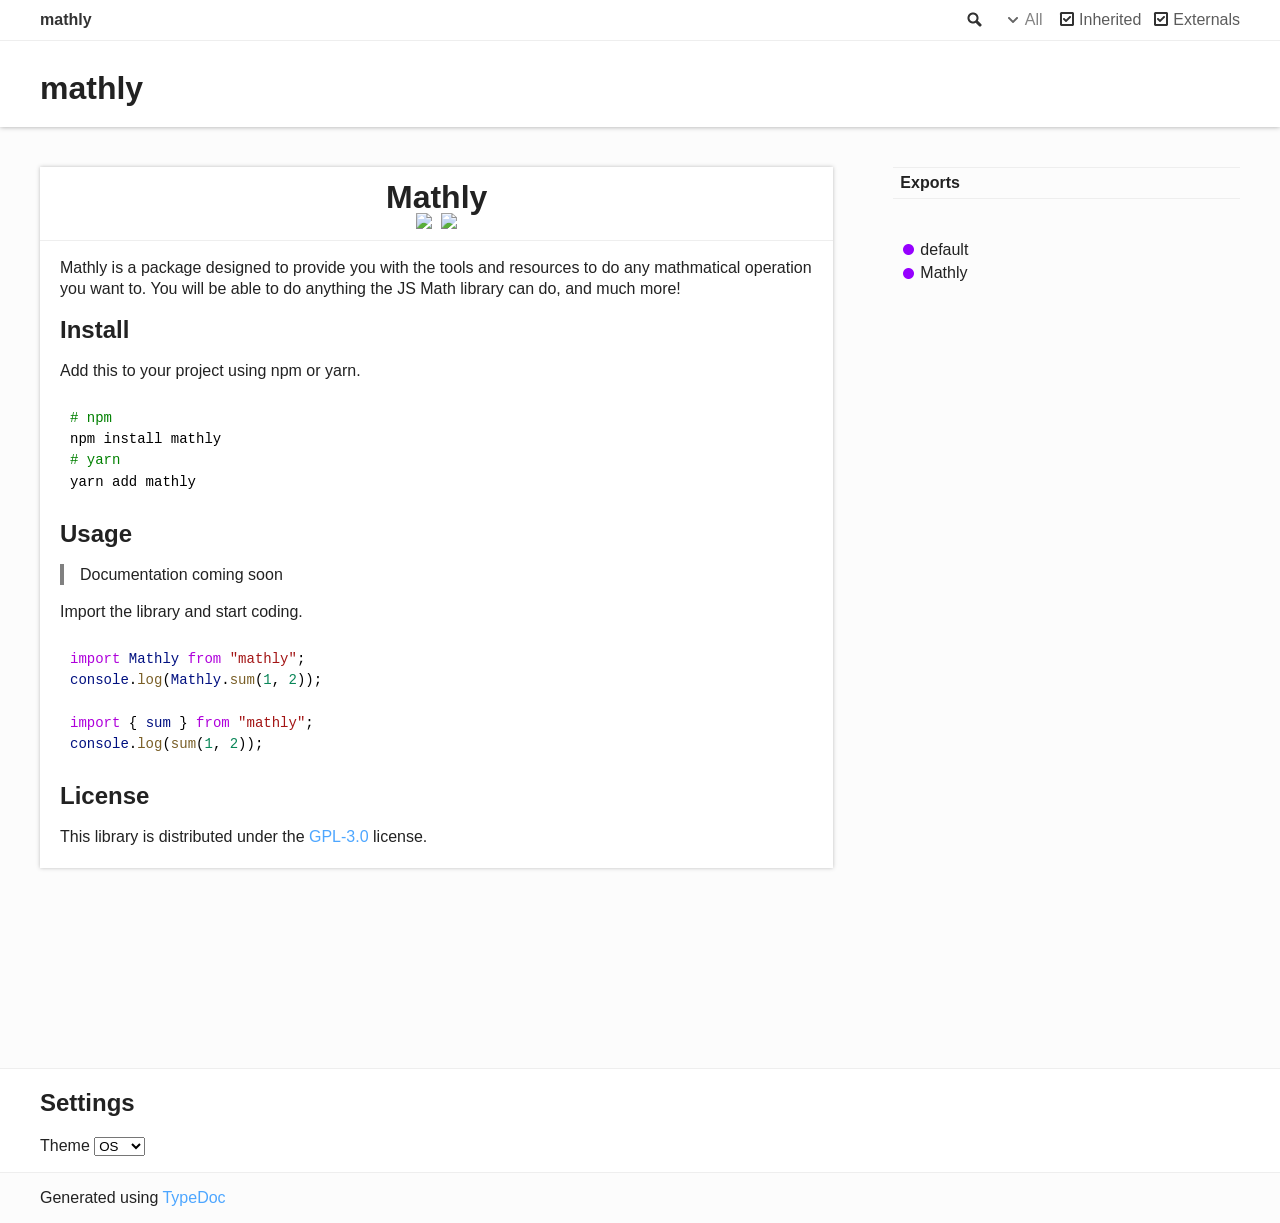
==== index.html @ bd4e2dff "deploy: 43cf4c84e414faeef1e83f2909dddade9742cc37" ====
<!DOCTYPE html><html class="default"><head><meta charSet="utf-8"/><meta http-equiv="x-ua-compatible" content="IE=edge"/><title>mathly</title><meta name="description" content="Documentation for mathly"/><meta name="viewport" content="width=device-width, initial-scale=1"/><link rel="stylesheet" href="assets/style.css"/><link rel="stylesheet" href="assets/highlight.css"/><script async src="assets/search.js" id="search-script"></script></head><body><script>document.body.classList.add(localStorage.getItem("tsd-theme") || "os")</script><header><div class="tsd-page-toolbar"><div class="container"><div class="table-wrap"><div class="table-cell" id="tsd-search" data-base="."><div class="field"><label for="tsd-search-field" class="tsd-widget search no-caption">Search</label><input type="text" id="tsd-search-field"/></div><ul class="results"><li class="state loading">Preparing search index...</li><li class="state failure">The search index is not available</li></ul><a href="index.html" class="title">mathly</a></div><div class="table-cell" id="tsd-widgets"><div id="tsd-filter"><a href="#" class="tsd-widget options no-caption" data-toggle="options">Options</a><div class="tsd-filter-group"><div class="tsd-select" id="tsd-filter-visibility"><span class="tsd-select-label">All</span><ul class="tsd-select-list"><li data-value="public">Public</li><li data-value="protected">Public/Protected</li><li data-value="private" class="selected">All</li></ul></div> <input type="checkbox" id="tsd-filter-inherited" checked/><label class="tsd-widget" for="tsd-filter-inherited">Inherited</label><input type="checkbox" id="tsd-filter-externals" checked/><label class="tsd-widget" for="tsd-filter-externals">Externals</label></div></div><a href="#" class="tsd-widget menu no-caption" data-toggle="menu">Menu</a></div></div></div></div><div class="tsd-page-title"><div class="container"><h1>mathly</h1></div></div></header><div class="container container-main"><div class="row"><div class="col-8 col-content"><div class="tsd-panel tsd-typography"><h1 align="center"> Mathly <br>
  <a href="https://www.npmjs.com/package/mathly">
    <img src="https://img.shields.io/npm/dw/mathly?logo=npm&style=for-the-badge" />
    <img src="https://img.shields.io/npm/v/mathly/latest?label=Latest%20Version&style=for-the-badge" />
  </a>
</h1>

<p>Mathly is a package designed to provide you with the tools and resources to do any mathmatical operation you want to. You will be able to do anything the JS Math library can do, and much more!</p>

<a href="#install" id="install" style="color: inherit; text-decoration: none;">
  <h2>Install</h2>
</a>
<p>Add this to your project using npm or yarn.</p>
<pre><code class="language-bash"><span class="hl-0"># npm</span><br/><span class="hl-1">npm install mathly</span><br/><span class="hl-0"># yarn</span><br/><span class="hl-1">yarn add mathly</span>
</code></pre>

<a href="#usage" id="usage" style="color: inherit; text-decoration: none;">
  <h2>Usage</h2>
</a>
<blockquote>
<p>Documentation coming soon</p>
</blockquote>
<p>Import the library and start coding.</p>
<pre><code class="language-js"><span class="hl-2">import</span><span class="hl-1"> </span><span class="hl-3">Mathly</span><span class="hl-1"> </span><span class="hl-2">from</span><span class="hl-1"> </span><span class="hl-4">&quot;mathly&quot;</span><span class="hl-1">;</span><br/><span class="hl-3">console</span><span class="hl-1">.</span><span class="hl-5">log</span><span class="hl-1">(</span><span class="hl-3">Mathly</span><span class="hl-1">.</span><span class="hl-5">sum</span><span class="hl-1">(</span><span class="hl-6">1</span><span class="hl-1">, </span><span class="hl-6">2</span><span class="hl-1">));</span><br/><br/><span class="hl-2">import</span><span class="hl-1"> { </span><span class="hl-3">sum</span><span class="hl-1"> } </span><span class="hl-2">from</span><span class="hl-1"> </span><span class="hl-4">&quot;mathly&quot;</span><span class="hl-1">;</span><br/><span class="hl-3">console</span><span class="hl-1">.</span><span class="hl-5">log</span><span class="hl-1">(</span><span class="hl-5">sum</span><span class="hl-1">(</span><span class="hl-6">1</span><span class="hl-1">, </span><span class="hl-6">2</span><span class="hl-1">));</span>
</code></pre>

<a href="#license" id="license" style="color: inherit; text-decoration: none;">
  <h2>License</h2>
</a>
<p>This library is distributed under the <a href="https://choosealicense.com/licenses/gpl-3.0/">GPL-3.0</a> license.</p>
</div></div><div class="col-4 col-menu menu-sticky-wrap menu-highlight"><nav class="tsd-navigation primary"><ul><li class="current"><a href="modules.html">Exports</a></li></ul></nav><nav class="tsd-navigation secondary menu-sticky"><ul><li class="tsd-kind-reference"><a href="modules.html#default" class="tsd-kind-icon">default</a></li><li class="tsd-kind-variable"><a href="modules.html#Mathly" class="tsd-kind-icon">Mathly</a></li></ul></nav></div></div></div><footer class="with-border-bottom"><div class="container"><h2>Settings</h2><p>Theme <select id="theme"><option value="os">OS</option><option value="light">Light</option><option value="dark">Dark</option></select></p></div></footer><div class="container tsd-generator"><p>Generated using <a href="https://typedoc.org/" target="_blank">TypeDoc</a></p></div><div class="overlay"></div><script src="assets/main.js"></script></body></html>
---- assets/style.css ----
@import url("./icons.css");

:root {
    /* Light */
    --light-color-background: #fcfcfc;
    --light-color-secondary-background: #fff;
    --light-color-text: #222;
    --light-color-text-aside: #707070;
    --light-color-link: #4da6ff;
    --light-color-menu-divider: #eee;
    --light-color-menu-divider-focus: #000;
    --light-color-menu-label: #707070;
    --light-color-panel: var(--light-color-secondary-background);
    --light-color-panel-divider: #eee;
    --light-color-comment-tag: #707070;
    --light-color-comment-tag-text: #fff;
    --light-color-ts: #9600ff;
    --light-color-ts-interface: #647f1b;
    --light-color-ts-enum: #937210;
    --light-color-ts-class: #0672de;
    --light-color-ts-private: #707070;
    --light-color-toolbar: #fff;
    --light-color-toolbar-text: #333;
    --light-icon-filter: invert(0);
    --light-external-icon: url("data:image/svg+xml;utf8,<svg xmlns='http://www.w3.org/2000/svg' viewBox='0 0 100 100' width='10' height='10'><path fill-opacity='0' stroke='%23000' stroke-width='10' d='m43,35H5v60h60V57M45,5v10l10,10-30,30 20,20 30-30 10,10h10V5z'/></svg>");

    /* Dark */
    --dark-color-background: #36393f;
    --dark-color-secondary-background: #2f3136;
    --dark-color-text: #ffffff;
    --dark-color-text-aside: #e6e4e4;
    --dark-color-link: #00aff4;
    --dark-color-menu-divider: #eee;
    --dark-color-menu-divider-focus: #000;
    --dark-color-menu-label: #707070;
    --dark-color-panel: var(--dark-color-secondary-background);
    --dark-color-panel-divider: #818181;
    --dark-color-comment-tag: #dcddde;
    --dark-color-comment-tag-text: #2f3136;
    --dark-color-ts: #c97dff;
    --dark-color-ts-interface: #9cbe3c;
    --dark-color-ts-enum: #d6ab29;
    --dark-color-ts-class: #3695f3;
    --dark-color-ts-private: #e2e2e2;
    --dark-color-toolbar: #34373c;
    --dark-color-toolbar-text: #ffffff;
    --dark-icon-filter: invert(1);
    --dark-external-icon: url("data:image/svg+xml;utf8,<svg xmlns='http://www.w3.org/2000/svg' viewBox='0 0 100 100' width='10' height='10'><path fill-opacity='0' stroke='%23fff' stroke-width='10' d='m43,35H5v60h60V57M45,5v10l10,10-30,30 20,20 30-30 10,10h10V5z'/></svg>");
}

@media (prefers-color-scheme: light) {
    :root {
        --color-background: var(--light-color-background);
        --color-secondary-background: var(--light-color-secondary-background);
        --color-text: var(--light-color-text);
        --color-text-aside: var(--light-color-text-aside);
        --color-link: var(--light-color-link);
        --color-menu-divider: var(--light-color-menu-divider);
        --color-menu-divider-focus: var(--light-color-menu-divider-focus);
        --color-menu-label: var(--light-color-menu-label);
        --color-panel: var(--light-color-panel);
        --color-panel-divider: var(--light-color-panel-divider);
        --color-comment-tag: var(--light-color-comment-tag);
        --color-comment-tag-text: var(--light-color-comment-tag-text);
        --color-ts: var(--light-color-ts);
        --color-ts-interface: var(--light-color-ts-interface);
        --color-ts-enum: var(--light-color-ts-enum);
        --color-ts-class: var(--light-color-ts-class);
        --color-ts-private: var(--light-color-ts-private);
        --color-toolbar: var(--light-color-toolbar);
        --color-toolbar-text: var(--light-color-toolbar-text);
        --icon-filter: var(--light-icon-filter);
        --external-icon: var(--light-external-icon);
    }
}

@media (prefers-color-scheme: dark) {
    :root {
        --color-background: var(--dark-color-background);
        --color-secondary-background: var(--dark-color-secondary-background);
        --color-text: var(--dark-color-text);
        --color-text-aside: var(--dark-color-text-aside);
        --color-link: var(--dark-color-link);
        --color-menu-divider: var(--dark-color-menu-divider);
        --color-menu-divider-focus: var(--dark-color-menu-divider-focus);
        --color-menu-label: var(--dark-color-menu-label);
        --color-panel: var(--dark-color-panel);
        --color-panel-divider: var(--dark-color-panel-divider);
        --color-comment-tag: var(--dark-color-comment-tag);
        --color-comment-tag-text: var(--dark-color-comment-tag-text);
        --color-ts: var(--dark-color-ts);
        --color-ts-interface: var(--dark-color-ts-interface);
        --color-ts-enum: var(--dark-color-ts-enum);
        --color-ts-class: var(--dark-color-ts-class);
        --color-ts-private: var(--dark-color-ts-private);
        --color-toolbar: var(--dark-color-toolbar);
        --color-toolbar-text: var(--dark-color-toolbar-text);
        --icon-filter: var(--dark-icon-filter);
        --external-icon: var(--dark-external-icon);
    }
}

body {
    margin: 0;
}

body.light {
    --color-background: var(--light-color-background);
    --color-secondary-background: var(--light-color-secondary-background);
    --color-text: var(--light-color-text);
    --color-text-aside: var(--light-color-text-aside);
    --color-link: var(--light-color-link);
    --color-menu-divider: var(--light-color-menu-divider);
    --color-menu-divider-focus: var(--light-color-menu-divider-focus);
    --color-menu-label: var(--light-color-menu-label);
    --color-panel: var(--light-color-panel);
    --color-panel-divider: var(--light-color-panel-divider);
    --color-comment-tag: var(--light-color-comment-tag);
    --color-comment-tag-text: var(--light-color-comment-tag-text);
    --color-ts: var(--light-color-ts);
    --color-ts-interface: var(--light-color-ts-interface);
    --color-ts-enum: var(--light-color-ts-enum);
    --color-ts-class: var(--light-color-ts-class);
    --color-ts-private: var(--light-color-ts-private);
    --color-toolbar: var(--light-color-toolbar);
    --color-toolbar-text: var(--light-color-toolbar-text);
    --icon-filter: var(--light-icon-filter);
    --external-icon: var(--light-external-icon);
}

body.dark {
    --color-background: var(--dark-color-background);
    --color-secondary-background: var(--dark-color-secondary-background);
    --color-text: var(--dark-color-text);
    --color-text-aside: var(--dark-color-text-aside);
    --color-link: var(--dark-color-link);
    --color-menu-divider: var(--dark-color-menu-divider);
    --color-menu-divider-focus: var(--dark-color-menu-divider-focus);
    --color-menu-label: var(--dark-color-menu-label);
    --color-panel: var(--dark-color-panel);
    --color-panel-divider: var(--dark-color-panel-divider);
    --color-comment-tag: var(--dark-color-comment-tag);
    --color-comment-tag-text: var(--dark-color-comment-tag-text);
    --color-ts: var(--dark-color-ts);
    --color-ts-interface: var(--dark-color-ts-interface);
    --color-ts-enum: var(--dark-color-ts-enum);
    --color-ts-class: var(--dark-color-ts-class);
    --color-ts-private: var(--dark-color-ts-private);
    --color-toolbar: var(--dark-color-toolbar);
    --color-toolbar-text: var(--dark-color-toolbar-text);
    --icon-filter: var(--dark-icon-filter);
    --external-icon: var(--dark-external-icon);
}

h1 {
    font-size: 2em;
    margin: 0.67em 0;
}

h2 {
    font-size: 1.5em;
    margin: 0.83em 0;
}

h3 {
    font-size: 1.17em;
    margin: 1em 0;
}

h4,
.tsd-index-panel h3 {
    font-size: 1em;
    margin: 1.33em 0;
}

h5 {
    font-size: 0.83em;
    margin: 1.67em 0;
}

h6 {
    font-size: 0.67em;
    margin: 2.33em 0;
}

pre {
    white-space: pre;
    white-space: pre-wrap;
    word-wrap: break-word;
}

dl,
menu,
ol,
ul {
    margin: 1em 0;
}

dd {
    margin: 0 0 0 40px;
}

.container {
    max-width: 1200px;
    margin: 0 auto;
    padding: 0 40px;
}
@media (max-width: 640px) {
    .container {
        padding: 0 20px;
    }
}

.container-main {
    padding-bottom: 200px;
}

.row {
    display: flex;
    position: relative;
    margin: 0 -10px;
}
.row:after {
    visibility: hidden;
    display: block;
    content: "";
    clear: both;
    height: 0;
}

.col-4,
.col-8 {
    box-sizing: border-box;
    float: left;
    padding: 0 10px;
}

.col-4 {
    width: 33.3333333333%;
}
.col-8 {
    width: 66.6666666667%;
}

ul.tsd-descriptions > li > :first-child,
.tsd-panel > :first-child,
.col-8 > :first-child,
.col-4 > :first-child,
ul.tsd-descriptions > li > :first-child > :first-child,
.tsd-panel > :first-child > :first-child,
.col-8 > :first-child > :first-child,
.col-4 > :first-child > :first-child,
ul.tsd-descriptions > li > :first-child > :first-child > :first-child,
.tsd-panel > :first-child > :first-child > :first-child,
.col-8 > :first-child > :first-child > :first-child,
.col-4 > :first-child > :first-child > :first-child {
    margin-top: 0;
}
ul.tsd-descriptions > li > :last-child,
.tsd-panel > :last-child,
.col-8 > :last-child,
.col-4 > :last-child,
ul.tsd-descriptions > li > :last-child > :last-child,
.tsd-panel > :last-child > :last-child,
.col-8 > :last-child > :last-child,
.col-4 > :last-child > :last-child,
ul.tsd-descriptions > li > :last-child > :last-child > :last-child,
.tsd-panel > :last-child > :last-child > :last-child,
.col-8 > :last-child > :last-child > :last-child,
.col-4 > :last-child > :last-child > :last-child {
    margin-bottom: 0;
}

@keyframes fade-in {
    from {
        opacity: 0;
    }
    to {
        opacity: 1;
    }
}
@keyframes fade-out {
    from {
        opacity: 1;
        visibility: visible;
    }
    to {
        opacity: 0;
    }
}
@keyframes fade-in-delayed {
    0% {
        opacity: 0;
    }
    33% {
        opacity: 0;
    }
    100% {
        opacity: 1;
    }
}
@keyframes fade-out-delayed {
    0% {
        opacity: 1;
        visibility: visible;
    }
    66% {
        opacity: 0;
    }
    100% {
        opacity: 0;
    }
}
@keyframes shift-to-left {
    from {
        transform: translate(0, 0);
    }
    to {
        transform: translate(-25%, 0);
    }
}
@keyframes unshift-to-left {
    from {
        transform: translate(-25%, 0);
    }
    to {
        transform: translate(0, 0);
    }
}
@keyframes pop-in-from-right {
    from {
        transform: translate(100%, 0);
    }
    to {
        transform: translate(0, 0);
    }
}
@keyframes pop-out-to-right {
    from {
        transform: translate(0, 0);
        visibility: visible;
    }
    to {
        transform: translate(100%, 0);
    }
}
body {
    background: var(--color-background);
    font-family: "Segoe UI", sans-serif;
    font-size: 16px;
    color: var(--color-text);
}

a {
    color: var(--color-link);
    text-decoration: none;
}
a:hover {
    text-decoration: underline;
}
a.external[target="_blank"] {
    background-image: var(--external-icon);
    background-position: top 3px right;
    background-repeat: no-repeat;
    padding-right: 13px;
}

code,
pre {
    font-family: Menlo, Monaco, Consolas, "Courier New", monospace;
    padding: 0.2em;
    margin: 0;
    font-size: 14px;
}

pre {
    padding: 10px;
}
pre code {
    padding: 0;
    font-size: 100%;
}

blockquote {
    margin: 1em 0;
    padding-left: 1em;
    border-left: 4px solid gray;
}

.tsd-typography {
    line-height: 1.333em;
}
.tsd-typography ul {
    list-style: square;
    padding: 0 0 0 20px;
    margin: 0;
}
.tsd-typography h4,
.tsd-typography .tsd-index-panel h3,
.tsd-index-panel .tsd-typography h3,
.tsd-typography h5,
.tsd-typography h6 {
    font-size: 1em;
    margin: 0;
}
.tsd-typography h5,
.tsd-typography h6 {
    font-weight: normal;
}
.tsd-typography p,
.tsd-typography ul,
.tsd-typography ol {
    margin: 1em 0;
}

@media (min-width: 901px) and (max-width: 1024px) {
    html .col-content {
        width: 72%;
    }
    html .col-menu {
        width: 28%;
    }
    html .tsd-navigation {
        padding-left: 10px;
    }
}
@media (max-width: 900px) {
    html .col-content {
        float: none;
        width: 100%;
    }
    html .col-menu {
        position: fixed !important;
        overflow: auto;
        -webkit-overflow-scrolling: touch;
        z-index: 1024;
        top: 0 !important;
        bottom: 0 !important;
        left: auto !important;
        right: 0 !important;
        width: 100%;
        padding: 20px 20px 0 0;
        max-width: 450px;
        visibility: hidden;
        background-color: var(--color-panel);
        transform: translate(100%, 0);
    }
    html .col-menu > *:last-child {
        padding-bottom: 20px;
    }
    html .overlay {
        content: "";
        display: block;
        position: fixed;
        z-index: 1023;
        top: 0;
        left: 0;
        right: 0;
        bottom: 0;
        background-color: rgba(0, 0, 0, 0.75);
        visibility: hidden;
    }

    .to-has-menu .overlay {
        animation: fade-in 0.4s;
    }

    .to-has-menu :is(header, footer, .col-content) {
        animation: shift-to-left 0.4s;
    }

    .to-has-menu .col-menu {
        animation: pop-in-from-right 0.4s;
    }

    .from-has-menu .overlay {
        animation: fade-out 0.4s;
    }

    .from-has-menu :is(header, footer, .col-content) {
        animation: unshift-to-left 0.4s;
    }

    .from-has-menu .col-menu {
        animation: pop-out-to-right 0.4s;
    }

    .has-menu body {
        overflow: hidden;
    }
    .has-menu .overlay {
        visibility: visible;
    }
    .has-menu :is(header, footer, .col-content) {
        transform: translate(-25%, 0);
    }
    .has-menu .col-menu {
        visibility: visible;
        transform: translate(0, 0);
        display: grid;
        grid-template-rows: auto 1fr;
        max-height: 100vh;
    }
    .has-menu .tsd-navigation {
        max-height: 100%;
    }
}

.tsd-page-title {
    padding: 70px 0 20px 0;
    margin: 0 0 40px 0;
    background: var(--color-panel);
    box-shadow: 0 0 5px rgba(0, 0, 0, 0.35);
}
.tsd-page-title h1 {
    margin: 0;
}

.tsd-breadcrumb {
    margin: 0;
    padding: 0;
    color: var(--color-text-aside);
}
.tsd-breadcrumb a {
    color: var(--color-text-aside);
    text-decoration: none;
}
.tsd-breadcrumb a:hover {
    text-decoration: underline;
}
.tsd-breadcrumb li {
    display: inline;
}
.tsd-breadcrumb li:after {
    content: " / ";
}

dl.tsd-comment-tags {
    overflow: hidden;
}
dl.tsd-comment-tags dt {
    float: left;
    padding: 1px 5px;
    margin: 0 10px 0 0;
    border-radius: 4px;
    border: 1px solid var(--color-comment-tag);
    color: var(--color-comment-tag);
    font-size: 0.8em;
    font-weight: normal;
}
dl.tsd-comment-tags dd {
    margin: 0 0 10px 0;
}
dl.tsd-comment-tags dd:before,
dl.tsd-comment-tags dd:after {
    display: table;
    content: " ";
}
dl.tsd-comment-tags dd pre,
dl.tsd-comment-tags dd:after {
    clear: both;
}
dl.tsd-comment-tags p {
    margin: 0;
}

.tsd-panel.tsd-comment .lead {
    font-size: 1.1em;
    line-height: 1.333em;
    margin-bottom: 2em;
}
.tsd-panel.tsd-comment .lead:last-child {
    margin-bottom: 0;
}

.toggle-protected .tsd-is-private {
    display: none;
}

.toggle-public .tsd-is-private,
.toggle-public .tsd-is-protected,
.toggle-public .tsd-is-private-protected {
    display: none;
}

.toggle-inherited .tsd-is-inherited {
    display: none;
}

.toggle-externals .tsd-is-external {
    display: none;
}

#tsd-filter {
    position: relative;
    display: inline-block;
    height: 40px;
    vertical-align: bottom;
}
.no-filter #tsd-filter {
    display: none;
}
#tsd-filter .tsd-filter-group {
    display: inline-block;
    height: 40px;
    vertical-align: bottom;
    white-space: nowrap;
}
#tsd-filter input {
    display: none;
}
@media (max-width: 900px) {
    #tsd-filter .tsd-filter-group {
        display: block;
        position: absolute;
        top: 40px;
        right: 20px;
        height: auto;
        background-color: var(--color-panel);
        visibility: hidden;
        transform: translate(50%, 0);
        box-shadow: 0 0 4px rgba(0, 0, 0, 0.25);
    }
    .has-options #tsd-filter .tsd-filter-group {
        visibility: visible;
    }
    .to-has-options #tsd-filter .tsd-filter-group {
        animation: fade-in 0.2s;
    }
    .from-has-options #tsd-filter .tsd-filter-group {
        animation: fade-out 0.2s;
    }
    #tsd-filter label,
    #tsd-filter .tsd-select {
        display: block;
        padding-right: 20px;
    }
}

footer {
    border-top: 1px solid var(--color-panel-divider);
    background-color: var(--color-panel);
}
footer:after {
    content: "";
    display: table;
}
footer.with-border-bottom {
    border-bottom: 1px solid var(--color-panel-divider);
}
footer .tsd-legend-group {
    font-size: 0;
}
footer .tsd-legend {
    display: inline-block;
    width: 25%;
    padding: 0;
    font-size: 16px;
    list-style: none;
    line-height: 1.333em;
    vertical-align: top;
}
@media (max-width: 900px) {
    footer .tsd-legend {
        width: 50%;
    }
}

.tsd-hierarchy {
    list-style: square;
    padding: 0 0 0 20px;
    margin: 0;
}
.tsd-hierarchy .target {
    font-weight: bold;
}

.tsd-index-panel .tsd-index-content {
    margin-bottom: -30px !important;
}
.tsd-index-panel .tsd-index-section {
    margin-bottom: 30px !important;
}
.tsd-index-panel h3 {
    margin: 0 -20px 10px -20px;
    padding: 0 20px 10px 20px;
    border-bottom: 1px solid var(--color-panel-divider);
}
.tsd-index-panel ul.tsd-index-list {
    -webkit-column-count: 3;
    -moz-column-count: 3;
    -ms-column-count: 3;
    -o-column-count: 3;
    column-count: 3;
    -webkit-column-gap: 20px;
    -moz-column-gap: 20px;
    -ms-column-gap: 20px;
    -o-column-gap: 20px;
    column-gap: 20px;
    padding: 0;
    list-style: none;
    line-height: 1.333em;
}
@media (max-width: 900px) {
    .tsd-index-panel ul.tsd-index-list {
        -webkit-column-count: 1;
        -moz-column-count: 1;
        -ms-column-count: 1;
        -o-column-count: 1;
        column-count: 1;
    }
}
@media (min-width: 901px) and (max-width: 1024px) {
    .tsd-index-panel ul.tsd-index-list {
        -webkit-column-count: 2;
        -moz-column-count: 2;
        -ms-column-count: 2;
        -o-column-count: 2;
        column-count: 2;
    }
}
.tsd-index-panel ul.tsd-index-list li {
    -webkit-page-break-inside: avoid;
    -moz-page-break-inside: avoid;
    -ms-page-break-inside: avoid;
    -o-page-break-inside: avoid;
    page-break-inside: avoid;
}
.tsd-index-panel a,
.tsd-index-panel .tsd-parent-kind-module a {
    color: var(--color-ts);
}
.tsd-index-panel .tsd-parent-kind-interface a {
    color: var(--color-ts-interface);
}
.tsd-index-panel .tsd-parent-kind-enum a {
    color: var(--color-ts-enum);
}
.tsd-index-panel .tsd-parent-kind-class a {
    color: var(--color-ts-class);
}
.tsd-index-panel .tsd-kind-module a {
    color: var(--color-ts);
}
.tsd-index-panel .tsd-kind-interface a {
    color: var(--color-ts-interface);
}
.tsd-index-panel .tsd-kind-enum a {
    color: var(--color-ts-enum);
}
.tsd-index-panel .tsd-kind-class a {
    color: var(--color-ts-class);
}
.tsd-index-panel .tsd-is-private a {
    color: var(--color-ts-private);
}

.tsd-flag {
    display: inline-block;
    padding: 1px 5px;
    border-radius: 4px;
    color: var(--color-comment-tag-text);
    background-color: var(--color-comment-tag);
    text-indent: 0;
    font-size: 14px;
    font-weight: normal;
}

.tsd-anchor {
    position: absolute;
    top: -100px;
}

.tsd-member {
    position: relative;
}
.tsd-member .tsd-anchor + h3 {
    margin-top: 0;
    margin-bottom: 0;
    border-bottom: none;
}
.tsd-member [data-tsd-kind] {
    color: var(--color-ts);
}
.tsd-member [data-tsd-kind="Interface"] {
    color: var(--color-ts-interface);
}
.tsd-member [data-tsd-kind="Enum"] {
    color: var(--color-ts-enum);
}
.tsd-member [data-tsd-kind="Class"] {
    color: var(--color-ts-class);
}
.tsd-member [data-tsd-kind="Private"] {
    color: var(--color-ts-private);
}

.tsd-navigation {
    margin: 0 0 0 40px;
}
.tsd-navigation a {
    display: block;
    padding-top: 2px;
    padding-bottom: 2px;
    border-left: 2px solid transparent;
    color: var(--color-text);
    text-decoration: none;
    transition: border-left-color 0.1s;
}
.tsd-navigation a:hover {
    text-decoration: underline;
}
.tsd-navigation ul {
    margin: 0;
    padding: 0;
    list-style: none;
}
.tsd-navigation li {
    padding: 0;
}

.tsd-navigation.primary {
    padding-bottom: 40px;
}
.tsd-navigation.primary a {
    display: block;
    padding-top: 6px;
    padding-bottom: 6px;
}
.tsd-navigation.primary ul li a {
    padding-left: 5px;
}
.tsd-navigation.primary ul li li a {
    padding-left: 25px;
}
.tsd-navigation.primary ul li li li a {
    padding-left: 45px;
}
.tsd-navigation.primary ul li li li li a {
    padding-left: 65px;
}
.tsd-navigation.primary ul li li li li li a {
    padding-left: 85px;
}
.tsd-navigation.primary ul li li li li li li a {
    padding-left: 105px;
}
.tsd-navigation.primary > ul {
    border-bottom: 1px solid var(--color-panel-divider);
}
.tsd-navigation.primary li {
    border-top: 1px solid var(--color-panel-divider);
}
.tsd-navigation.primary li.current > a {
    font-weight: bold;
}
.tsd-navigation.primary li.label span {
    display: block;
    padding: 20px 0 6px 5px;
    color: var(--color-menu-label);
}
.tsd-navigation.primary li.globals + li > span,
.tsd-navigation.primary li.globals + li > a {
    padding-top: 20px;
}

.tsd-navigation.secondary {
    max-height: calc(100vh - 1rem - 40px);
    overflow: auto;
    position: sticky;
    top: calc(0.5rem + 40px);
    transition: 0.3s;
}
.tsd-navigation.secondary.tsd-navigation--toolbar-hide {
    max-height: calc(100vh - 1rem);
    top: 0.5rem;
}
.tsd-navigation.secondary ul {
    transition: opacity 0.2s;
}
.tsd-navigation.secondary ul li a {
    padding-left: 25px;
}
.tsd-navigation.secondary ul li li a {
    padding-left: 45px;
}
.tsd-navigation.secondary ul li li li a {
    padding-left: 65px;
}
.tsd-navigation.secondary ul li li li li a {
    padding-left: 85px;
}
.tsd-navigation.secondary ul li li li li li a {
    padding-left: 105px;
}
.tsd-navigation.secondary ul li li li li li li a {
    padding-left: 125px;
}
.tsd-navigation.secondary ul.current a {
    border-left-color: var(--color-panel-divider);
}
.tsd-navigation.secondary li.focus > a,
.tsd-navigation.secondary ul.current li.focus > a {
    border-left-color: var(--color-menu-divider-focus);
}
.tsd-navigation.secondary li.current {
    margin-top: 20px;
    margin-bottom: 20px;
    border-left-color: var(--color-panel-divider);
}
.tsd-navigation.secondary li.current > a {
    font-weight: bold;
}

@media (min-width: 901px) {
    .menu-sticky-wrap {
        position: static;
    }
}

.tsd-panel {
    margin: 20px 0;
    padding: 20px;
    background-color: var(--color-panel);
    box-shadow: 0 0 4px rgba(0, 0, 0, 0.25);
}
.tsd-panel:empty {
    display: none;
}
.tsd-panel > h1,
.tsd-panel > h2,
.tsd-panel > h3 {
    margin: 1.5em -20px 10px -20px;
    padding: 0 20px 10px 20px;
    border-bottom: 1px solid var(--color-panel-divider);
}
.tsd-panel > h1.tsd-before-signature,
.tsd-panel > h2.tsd-before-signature,
.tsd-panel > h3.tsd-before-signature {
    margin-bottom: 0;
    border-bottom: 0;
}
.tsd-panel table {
    display: block;
    width: 100%;
    overflow: auto;
    margin-top: 10px;
    word-break: normal;
    word-break: keep-all;
    border-collapse: collapse;
}
.tsd-panel table th {
    font-weight: bold;
}
.tsd-panel table th,
.tsd-panel table td {
    padding: 6px 13px;
    border: 1px solid var(--color-panel-divider);
}
.tsd-panel table tr {
    background: var(--color-background);
}
.tsd-panel table tr:nth-child(even) {
    background: var(--color-secondary-background);
}

.tsd-panel-group {
    margin: 60px 0;
}
.tsd-panel-group > h1,
.tsd-panel-group > h2,
.tsd-panel-group > h3 {
    padding-left: 20px;
    padding-right: 20px;
}

#tsd-search {
    transition: background-color 0.2s;
}
#tsd-search .title {
    position: relative;
    z-index: 2;
}
#tsd-search .field {
    position: absolute;
    left: 0;
    top: 0;
    right: 40px;
    height: 40px;
}
#tsd-search .field input {
    box-sizing: border-box;
    position: relative;
    top: -50px;
    z-index: 1;
    width: 100%;
    padding: 0 10px;
    opacity: 0;
    outline: 0;
    border: 0;
    background: transparent;
    color: var(--color-text);
}
#tsd-search .field label {
    position: absolute;
    overflow: hidden;
    right: -40px;
}
#tsd-search .field input,
#tsd-search .title {
    transition: opacity 0.2s;
}
#tsd-search .results {
    position: absolute;
    visibility: hidden;
    top: 40px;
    width: 100%;
    margin: 0;
    padding: 0;
    list-style: none;
    box-shadow: 0 0 4px rgba(0, 0, 0, 0.25);
}
#tsd-search .results li {
    padding: 0 10px;
    background-color: var(--color-background);
}
#tsd-search .results li:nth-child(even) {
    background-color: var(--color-panel);
}
#tsd-search .results li.state {
    display: none;
}
#tsd-search .results li.current,
#tsd-search .results li:hover {
    background-color: var(--color-panel-divider);
}
#tsd-search .results a {
    display: block;
}
#tsd-search .results a:before {
    top: 10px;
}
#tsd-search .results span.parent {
    color: var(--color-text-aside);
    font-weight: normal;
}
#tsd-search.has-focus {
    background-color: var(--color-panel-divider);
}
#tsd-search.has-focus .field input {
    top: 0;
    opacity: 1;
}
#tsd-search.has-focus .title {
    z-index: 0;
    opacity: 0;
}
#tsd-search.has-focus .results {
    visibility: visible;
}
#tsd-search.loading .results li.state.loading {
    display: block;
}
#tsd-search.failure .results li.state.failure {
    display: block;
}

.tsd-signature {
    margin: 0 0 1em 0;
    padding: 10px;
    border: 1px solid var(--color-panel-divider);
    font-family: Menlo, Monaco, Consolas, "Courier New", monospace;
    font-size: 14px;
    overflow-x: auto;
}
.tsd-signature.tsd-kind-icon {
    padding-left: 30px;
}
.tsd-signature.tsd-kind-icon:before {
    top: 10px;
    left: 10px;
}
.tsd-panel > .tsd-signature {
    margin-left: -20px;
    margin-right: -20px;
    border-width: 1px 0;
}
.tsd-panel > .tsd-signature.tsd-kind-icon {
    padding-left: 40px;
}
.tsd-panel > .tsd-signature.tsd-kind-icon:before {
    left: 20px;
}

.tsd-signature-symbol {
    color: var(--color-text-aside);
    font-weight: normal;
}

.tsd-signature-type {
    font-style: italic;
    font-weight: normal;
}

.tsd-signatures {
    padding: 0;
    margin: 0 0 1em 0;
    border: 1px solid var(--color-panel-divider);
}
.tsd-signatures .tsd-signature {
    margin: 0;
    border-width: 1px 0 0 0;
    transition: background-color 0.1s;
}
.tsd-signatures .tsd-signature:first-child {
    border-top-width: 0;
}
.tsd-signatures .tsd-signature.current {
    background-color: var(--color-panel-divider);
}
.tsd-signatures.active > .tsd-signature {
    cursor: pointer;
}
.tsd-panel > .tsd-signatures {
    margin-left: -20px;
    margin-right: -20px;
    border-width: 1px 0;
}
.tsd-panel > .tsd-signatures .tsd-signature.tsd-kind-icon {
    padding-left: 40px;
}
.tsd-panel > .tsd-signatures .tsd-signature.tsd-kind-icon:before {
    left: 20px;
}
.tsd-panel > a.anchor + .tsd-signatures {
    border-top-width: 0;
    margin-top: -20px;
}

ul.tsd-descriptions {
    position: relative;
    overflow: hidden;
    padding: 0;
    list-style: none;
}
ul.tsd-descriptions.active > .tsd-description {
    display: none;
}
ul.tsd-descriptions.active > .tsd-description.current {
    display: block;
}
ul.tsd-descriptions.active > .tsd-description.fade-in {
    animation: fade-in-delayed 0.3s;
}
ul.tsd-descriptions.active > .tsd-description.fade-out {
    animation: fade-out-delayed 0.3s;
    position: absolute;
    display: block;
    top: 0;
    left: 0;
    right: 0;
    opacity: 0;
    visibility: hidden;
}
ul.tsd-descriptions h4,
ul.tsd-descriptions .tsd-index-panel h3,
.tsd-index-panel ul.tsd-descriptions h3 {
    font-size: 16px;
    margin: 1em 0 0.5em 0;
}

ul.tsd-parameters,
ul.tsd-type-parameters {
    list-style: square;
    margin: 0;
    padding-left: 20px;
}
ul.tsd-parameters > li.tsd-parameter-signature,
ul.tsd-type-parameters > li.tsd-parameter-signature {
    list-style: none;
    margin-left: -20px;
}
ul.tsd-parameters h5,
ul.tsd-type-parameters h5 {
    font-size: 16px;
    margin: 1em 0 0.5em 0;
}
ul.tsd-parameters .tsd-comment,
ul.tsd-type-parameters .tsd-comment {
    margin-top: -0.5em;
}

.tsd-sources {
    font-size: 14px;
    color: var(--color-text-aside);
    margin: 0 0 1em 0;
}
.tsd-sources a {
    color: var(--color-text-aside);
    text-decoration: underline;
}
.tsd-sources ul,
.tsd-sources p {
    margin: 0 !important;
}
.tsd-sources ul {
    list-style: none;
    padding: 0;
}

.tsd-page-toolbar {
    position: fixed;
    z-index: 1;
    top: 0;
    left: 0;
    width: 100%;
    height: 40px;
    color: var(--color-toolbar-text);
    background: var(--color-toolbar);
    border-bottom: 1px solid var(--color-panel-divider);
    transition: transform 0.3s linear;
}
.tsd-page-toolbar a {
    color: var(--color-toolbar-text);
    text-decoration: none;
}
.tsd-page-toolbar a.title {
    font-weight: bold;
}
.tsd-page-toolbar a.title:hover {
    text-decoration: underline;
}
.tsd-page-toolbar .table-wrap {
    display: table;
    width: 100%;
    height: 40px;
}
.tsd-page-toolbar .table-cell {
    display: table-cell;
    position: relative;
    white-space: nowrap;
    line-height: 40px;
}
.tsd-page-toolbar .table-cell:first-child {
    width: 100%;
}

.tsd-page-toolbar--hide {
    transform: translateY(-100%);
}

.tsd-select .tsd-select-list li:before,
.tsd-select .tsd-select-label:before,
.tsd-widget:before {
    content: "";
    display: inline-block;
    width: 40px;
    height: 40px;
    margin: 0 -8px 0 0;
    background-image: url(./widgets.png);
    background-repeat: no-repeat;
    text-indent: -1024px;
    vertical-align: bottom;
    filter: var(--icon-filter);
}
@media (-webkit-min-device-pixel-ratio: 1.5), (min-resolution: 144dpi) {
    .tsd-select .tsd-select-list li:before,
    .tsd-select .tsd-select-label:before,
    .tsd-widget:before {
        background-image: url(./widgets@2x.png);
        background-size: 320px 40px;
    }
}

.tsd-widget {
    display: inline-block;
    overflow: hidden;
    opacity: 0.8;
    height: 40px;
    transition: opacity 0.1s, background-color 0.2s;
    vertical-align: bottom;
    cursor: pointer;
}
.tsd-widget:hover {
    opacity: 0.9;
}
.tsd-widget.active {
    opacity: 1;
    background-color: var(--color-panel-divider);
}
.tsd-widget.no-caption {
    width: 40px;
}
.tsd-widget.no-caption:before {
    margin: 0;
}
.tsd-widget.search:before {
    background-position: 0 0;
}
.tsd-widget.menu:before {
    background-position: -40px 0;
}
.tsd-widget.options:before {
    background-position: -80px 0;
}
.tsd-widget.options,
.tsd-widget.menu {
    display: none;
}
@media (max-width: 900px) {
    .tsd-widget.options,
    .tsd-widget.menu {
        display: inline-block;
    }
}
input[type="checkbox"] + .tsd-widget:before {
    background-position: -120px 0;
}
input[type="checkbox"]:checked + .tsd-widget:before {
    background-position: -160px 0;
}

.tsd-select {
    position: relative;
    display: inline-block;
    height: 40px;
    transition: opacity 0.1s, background-color 0.2s;
    vertical-align: bottom;
    cursor: pointer;
}
.tsd-select .tsd-select-label {
    opacity: 0.6;
    transition: opacity 0.2s;
}
.tsd-select .tsd-select-label:before {
    background-position: -240px 0;
}
.tsd-select.active .tsd-select-label {
    opacity: 0.8;
}
.tsd-select.active .tsd-select-list {
    visibility: visible;
    opacity: 1;
    transition-delay: 0s;
}
.tsd-select .tsd-select-list {
    position: absolute;
    visibility: hidden;
    top: 40px;
    left: 0;
    margin: 0;
    padding: 0;
    opacity: 0;
    list-style: none;
    box-shadow: 0 0 4px rgba(0, 0, 0, 0.25);
    transition: visibility 0s 0.2s, opacity 0.2s;
}
.tsd-select .tsd-select-list li {
    padding: 0 20px 0 0;
    background-color: var(--color-background);
}
.tsd-select .tsd-select-list li:before {
    background-position: 40px 0;
}
.tsd-select .tsd-select-list li:nth-child(even) {
    background-color: var(--color-panel);
}
.tsd-select .tsd-select-list li:hover {
    background-color: var(--color-panel-divider);
}
.tsd-select .tsd-select-list li.selected:before {
    background-position: -200px 0;
}
@media (max-width: 900px) {
    .tsd-select .tsd-select-list {
        top: 0;
        left: auto;
        right: 100%;
        margin-right: -5px;
    }
    .tsd-select .tsd-select-label:before {
        background-position: -280px 0;
    }
}

img {
    max-width: 100%;
}
---- assets/highlight.css ----
:root {
    --light-hl-0: #008000;
    --dark-hl-0: #6A9955;
    --light-hl-1: #000000;
    --dark-hl-1: #D4D4D4;
    --light-hl-2: #AF00DB;
    --dark-hl-2: #C586C0;
    --light-hl-3: #001080;
    --dark-hl-3: #9CDCFE;
    --light-hl-4: #A31515;
    --dark-hl-4: #CE9178;
    --light-hl-5: #795E26;
    --dark-hl-5: #DCDCAA;
    --light-hl-6: #098658;
    --dark-hl-6: #B5CEA8;
    --light-code-background: #FFFFFF;
    --dark-code-background: #1E1E1E;
}

@media (prefers-color-scheme: light) { :root {
    --hl-0: var(--light-hl-0);
    --hl-1: var(--light-hl-1);
    --hl-2: var(--light-hl-2);
    --hl-3: var(--light-hl-3);
    --hl-4: var(--light-hl-4);
    --hl-5: var(--light-hl-5);
    --hl-6: var(--light-hl-6);
    --code-background: var(--light-code-background);
} }

@media (prefers-color-scheme: dark) { :root {
    --hl-0: var(--dark-hl-0);
    --hl-1: var(--dark-hl-1);
    --hl-2: var(--dark-hl-2);
    --hl-3: var(--dark-hl-3);
    --hl-4: var(--dark-hl-4);
    --hl-5: var(--dark-hl-5);
    --hl-6: var(--dark-hl-6);
    --code-background: var(--dark-code-background);
} }

body.light {
    --hl-0: var(--light-hl-0);
    --hl-1: var(--light-hl-1);
    --hl-2: var(--light-hl-2);
    --hl-3: var(--light-hl-3);
    --hl-4: var(--light-hl-4);
    --hl-5: var(--light-hl-5);
    --hl-6: var(--light-hl-6);
    --code-background: var(--light-code-background);
}

body.dark {
    --hl-0: var(--dark-hl-0);
    --hl-1: var(--dark-hl-1);
    --hl-2: var(--dark-hl-2);
    --hl-3: var(--dark-hl-3);
    --hl-4: var(--dark-hl-4);
    --hl-5: var(--dark-hl-5);
    --hl-6: var(--dark-hl-6);
    --code-background: var(--dark-code-background);
}

.hl-0 { color: var(--hl-0); }
.hl-1 { color: var(--hl-1); }
.hl-2 { color: var(--hl-2); }
.hl-3 { color: var(--hl-3); }
.hl-4 { color: var(--hl-4); }
.hl-5 { color: var(--hl-5); }
.hl-6 { color: var(--hl-6); }
pre, code { background: var(--code-background); }
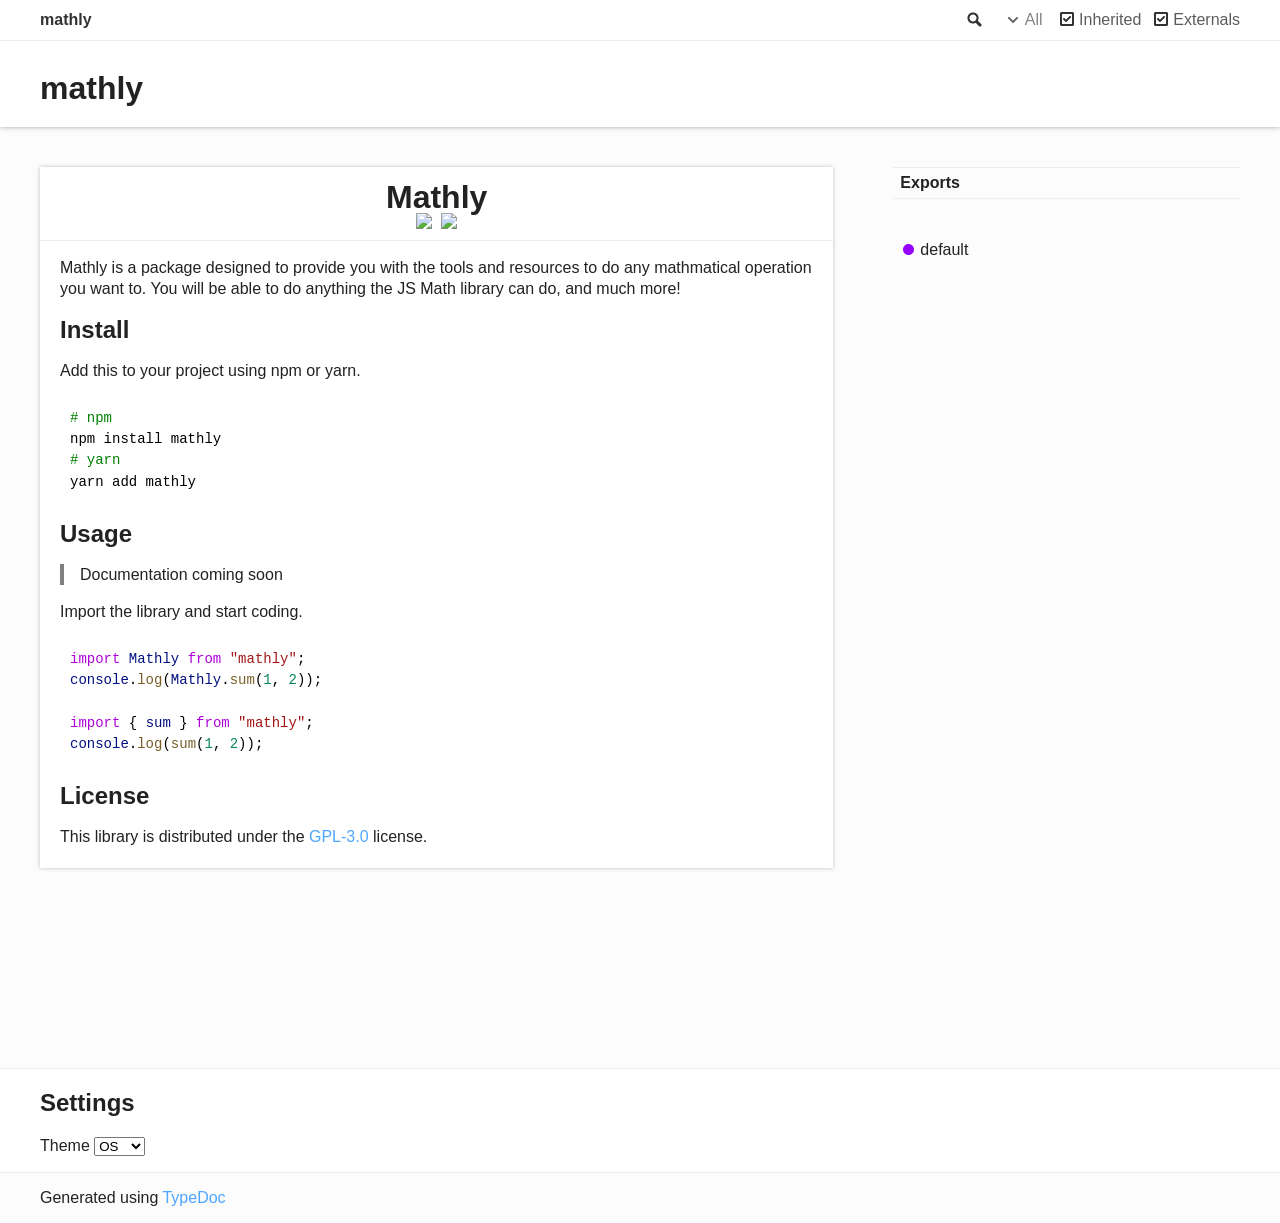
==== commit 54da93fb: "deploy: 2e0d939441e99c3819b411ec9cfd2f24706448f8" ====
--- a/index.html
+++ b/index.html
@@ -11,7 +11,7 @@
   <h2>Install</h2>
 </a>
 <p>Add this to your project using npm or yarn.</p>
-<pre><code class="language-bash"><span class="hl-0"># npm</span><br/><span class="hl-1">npm install mathly</span><br/><span class="hl-0"># yarn</span><br/><span class="hl-1">yarn add mathly</span>
+<pre><code class="language-bash"><span class="hl-3"># npm</span><br/><span class="hl-1">npm install mathly</span><br/><span class="hl-3"># yarn</span><br/><span class="hl-1">yarn add mathly</span>
 </code></pre>
 
 <a href="#usage" id="usage" style="color: inherit; text-decoration: none;">
@@ -21,11 +21,11 @@
 <p>Documentation coming soon</p>
 </blockquote>
 <p>Import the library and start coding.</p>
-<pre><code class="language-js"><span class="hl-2">import</span><span class="hl-1"> </span><span class="hl-3">Mathly</span><span class="hl-1"> </span><span class="hl-2">from</span><span class="hl-1"> </span><span class="hl-4">&quot;mathly&quot;</span><span class="hl-1">;</span><br/><span class="hl-3">console</span><span class="hl-1">.</span><span class="hl-5">log</span><span class="hl-1">(</span><span class="hl-3">Mathly</span><span class="hl-1">.</span><span class="hl-5">sum</span><span class="hl-1">(</span><span class="hl-6">1</span><span class="hl-1">, </span><span class="hl-6">2</span><span class="hl-1">));</span><br/><br/><span class="hl-2">import</span><span class="hl-1"> { </span><span class="hl-3">sum</span><span class="hl-1"> } </span><span class="hl-2">from</span><span class="hl-1"> </span><span class="hl-4">&quot;mathly&quot;</span><span class="hl-1">;</span><br/><span class="hl-3">console</span><span class="hl-1">.</span><span class="hl-5">log</span><span class="hl-1">(</span><span class="hl-5">sum</span><span class="hl-1">(</span><span class="hl-6">1</span><span class="hl-1">, </span><span class="hl-6">2</span><span class="hl-1">));</span>
+<pre><code class="language-js"><span class="hl-4">import</span><span class="hl-1"> </span><span class="hl-5">Mathly</span><span class="hl-1"> </span><span class="hl-4">from</span><span class="hl-1"> </span><span class="hl-6">&quot;mathly&quot;</span><span class="hl-1">;</span><br/><span class="hl-5">console</span><span class="hl-1">.</span><span class="hl-0">log</span><span class="hl-1">(</span><span class="hl-5">Mathly</span><span class="hl-1">.</span><span class="hl-0">sum</span><span class="hl-1">(</span><span class="hl-2">1</span><span class="hl-1">, </span><span class="hl-2">2</span><span class="hl-1">));</span><br/><br/><span class="hl-4">import</span><span class="hl-1"> { </span><span class="hl-5">sum</span><span class="hl-1"> } </span><span class="hl-4">from</span><span class="hl-1"> </span><span class="hl-6">&quot;mathly&quot;</span><span class="hl-1">;</span><br/><span class="hl-5">console</span><span class="hl-1">.</span><span class="hl-0">log</span><span class="hl-1">(</span><span class="hl-0">sum</span><span class="hl-1">(</span><span class="hl-2">1</span><span class="hl-1">, </span><span class="hl-2">2</span><span class="hl-1">));</span>
 </code></pre>
 
 <a href="#license" id="license" style="color: inherit; text-decoration: none;">
   <h2>License</h2>
 </a>
 <p>This library is distributed under the <a href="https://choosealicense.com/licenses/gpl-3.0/">GPL-3.0</a> license.</p>
-</div></div><div class="col-4 col-menu menu-sticky-wrap menu-highlight"><nav class="tsd-navigation primary"><ul><li class="current"><a href="modules.html">Exports</a></li></ul></nav><nav class="tsd-navigation secondary menu-sticky"><ul><li class="tsd-kind-reference"><a href="modules.html#default" class="tsd-kind-icon">default</a></li><li class="tsd-kind-variable"><a href="modules.html#Mathly" class="tsd-kind-icon">Mathly</a></li></ul></nav></div></div></div><footer class="with-border-bottom"><div class="container"><h2>Settings</h2><p>Theme <select id="theme"><option value="os">OS</option><option value="light">Light</option><option value="dark">Dark</option></select></p></div></footer><div class="container tsd-generator"><p>Generated using <a href="https://typedoc.org/" target="_blank">TypeDoc</a></p></div><div class="overlay"></div><script src="assets/main.js"></script></body></html>+</div></div><div class="col-4 col-menu menu-sticky-wrap menu-highlight"><nav class="tsd-navigation primary"><ul><li class="current"><a href="modules.html">Exports</a></li></ul></nav><nav class="tsd-navigation secondary menu-sticky"><ul><li class="tsd-kind-property"><a href="modules.html#default" class="tsd-kind-icon">default</a></li></ul></nav></div></div></div><footer class="with-border-bottom"><div class="container"><h2>Settings</h2><p>Theme <select id="theme"><option value="os">OS</option><option value="light">Light</option><option value="dark">Dark</option></select></p></div></footer><div class="container tsd-generator"><p>Generated using <a href="https://typedoc.org/" target="_blank">TypeDoc</a></p></div><div class="overlay"></div><script src="assets/main.js"></script></body></html>
--- a/assets/highlight.css
+++ b/assets/highlight.css
@@ -1,18 +1,18 @@
 :root {
-    --light-hl-0: #008000;
-    --dark-hl-0: #6A9955;
+    --light-hl-0: #795E26;
+    --dark-hl-0: #DCDCAA;
     --light-hl-1: #000000;
     --dark-hl-1: #D4D4D4;
-    --light-hl-2: #AF00DB;
-    --dark-hl-2: #C586C0;
-    --light-hl-3: #001080;
-    --dark-hl-3: #9CDCFE;
-    --light-hl-4: #A31515;
-    --dark-hl-4: #CE9178;
-    --light-hl-5: #795E26;
-    --dark-hl-5: #DCDCAA;
-    --light-hl-6: #098658;
-    --dark-hl-6: #B5CEA8;
+    --light-hl-2: #098658;
+    --dark-hl-2: #B5CEA8;
+    --light-hl-3: #008000;
+    --dark-hl-3: #6A9955;
+    --light-hl-4: #AF00DB;
+    --dark-hl-4: #C586C0;
+    --light-hl-5: #001080;
+    --dark-hl-5: #9CDCFE;
+    --light-hl-6: #A31515;
+    --dark-hl-6: #CE9178;
     --light-code-background: #FFFFFF;
     --dark-code-background: #1E1E1E;
 }
